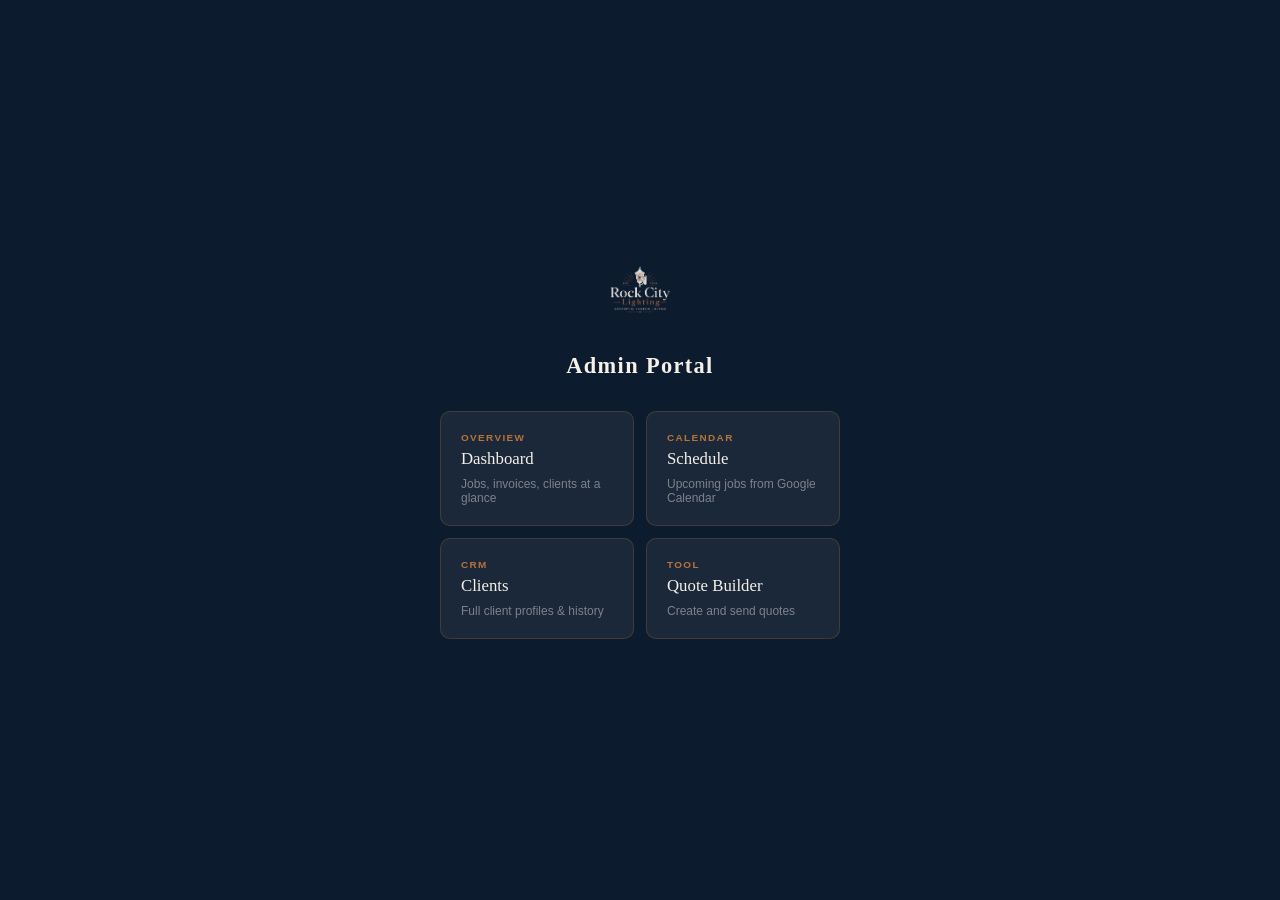
==== admin/index.html @ 44a55b4c "Add /admin index page — front door to all admin tools Dashboard, Schedule, Clients, Quote Builder al" ====
<!DOCTYPE html>
<html lang="en">
<head>
<meta charset="utf-8">
<meta name="viewport" content="width=device-width, initial-scale=1">
<title>Admin — Rock City Lighting</title>
<style>
  :root { --navy: #0d1b2e; --copper: #b87338; --cream: #f5f0e8; }
  * { box-sizing: border-box; margin: 0; padding: 0; }
  body {
    background: var(--navy); font-family: 'Helvetica Neue', Arial, sans-serif;
    min-height: 100vh; display: flex; flex-direction: column;
    align-items: center; justify-content: center; gap: 32px; padding: 40px 20px;
  }
  img { width: 80px; opacity: 0.9; }
  h1 { font-family: Georgia, serif; color: var(--cream); font-size: 1.4rem; letter-spacing: 0.06em; text-align: center; }
  .nav-grid { display: grid; grid-template-columns: 1fr 1fr; gap: 12px; width: 100%; max-width: 400px; }
  .nav-tile {
    background: rgba(255,255,255,0.06); border: 1px solid rgba(184,115,56,0.25);
    border-radius: 10px; padding: 20px; text-decoration: none; color: var(--cream);
    display: flex; flex-direction: column; gap: 6px; transition: all 0.15s;
  }
  .nav-tile:hover { background: rgba(184,115,56,0.15); border-color: var(--copper); }
  .nav-tile-label { font-size: 0.62rem; text-transform: uppercase; letter-spacing: 0.14em; color: var(--copper); font-weight: 700; }
  .nav-tile-title { font-family: Georgia, serif; font-size: 1.05rem; }
  .nav-tile-sub { font-size: 0.75rem; color: rgba(245,240,232,0.45); margin-top: 2px; }
</style>
</head>
<body>
  <img src="/assets/brand/logo-stacked.png" alt="Rock City Lighting" onerror="this.style.display='none'">
  <h1>Admin Portal</h1>
  <div class="nav-grid">
    <a class="nav-tile" href="/admin/dashboard-mockup.html">
      <div class="nav-tile-label">Overview</div>
      <div class="nav-tile-title">Dashboard</div>
      <div class="nav-tile-sub">Jobs, invoices, clients at a glance</div>
    </a>
    <a class="nav-tile" href="/admin/schedule-mockup.html">
      <div class="nav-tile-label">Calendar</div>
      <div class="nav-tile-title">Schedule</div>
      <div class="nav-tile-sub">Upcoming jobs from Google Calendar</div>
    </a>
    <a class="nav-tile" href="/admin/client-mockup.html">
      <div class="nav-tile-label">CRM</div>
      <div class="nav-tile-title">Clients</div>
      <div class="nav-tile-sub">Full client profiles & history</div>
    </a>
    <a class="nav-tile" href="/admin/quote.html">
      <div class="nav-tile-label">Tool</div>
      <div class="nav-tile-title">Quote Builder</div>
      <div class="nav-tile-sub">Create and send quotes</div>
    </a>
  </div>
</body>
</html>
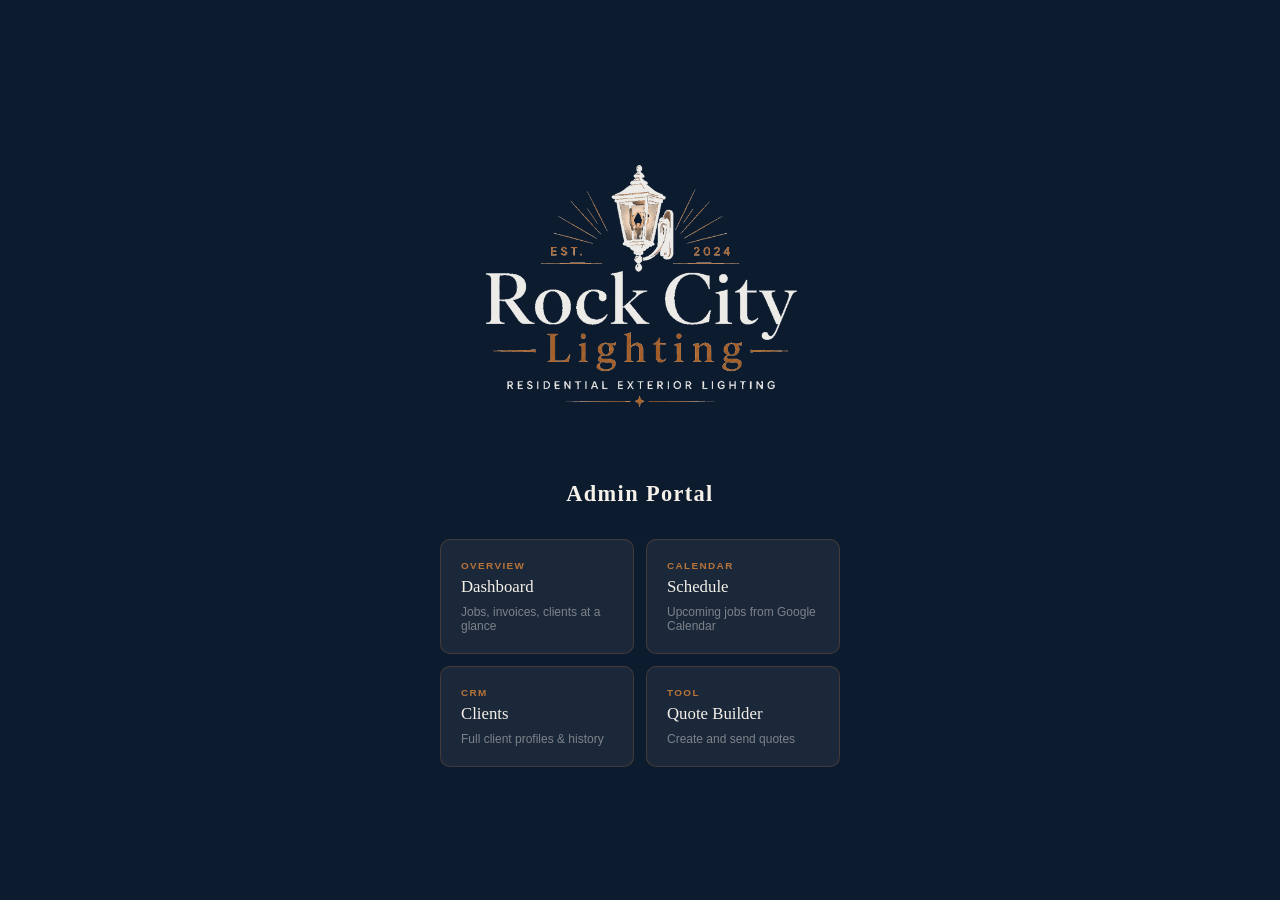
==== commit 29f32b31: "Enlarge admin index logo to 420px (was 80px) Co-Authored-By: Claude Sonnet 4.6 <noreply@anthropic.co" ====
--- a/admin/index.html
+++ b/admin/index.html
@@ -12,7 +12,7 @@
     min-height: 100vh; display: flex; flex-direction: column;
     align-items: center; justify-content: center; gap: 32px; padding: 40px 20px;
   }
-  img { width: 80px; opacity: 0.9; }
+  img { width: 420px; max-width: 85vw; opacity: 0.95; }
   h1 { font-family: Georgia, serif; color: var(--cream); font-size: 1.4rem; letter-spacing: 0.06em; text-align: center; }
   .nav-grid { display: grid; grid-template-columns: 1fr 1fr; gap: 12px; width: 100%; max-width: 400px; }
   .nav-tile {
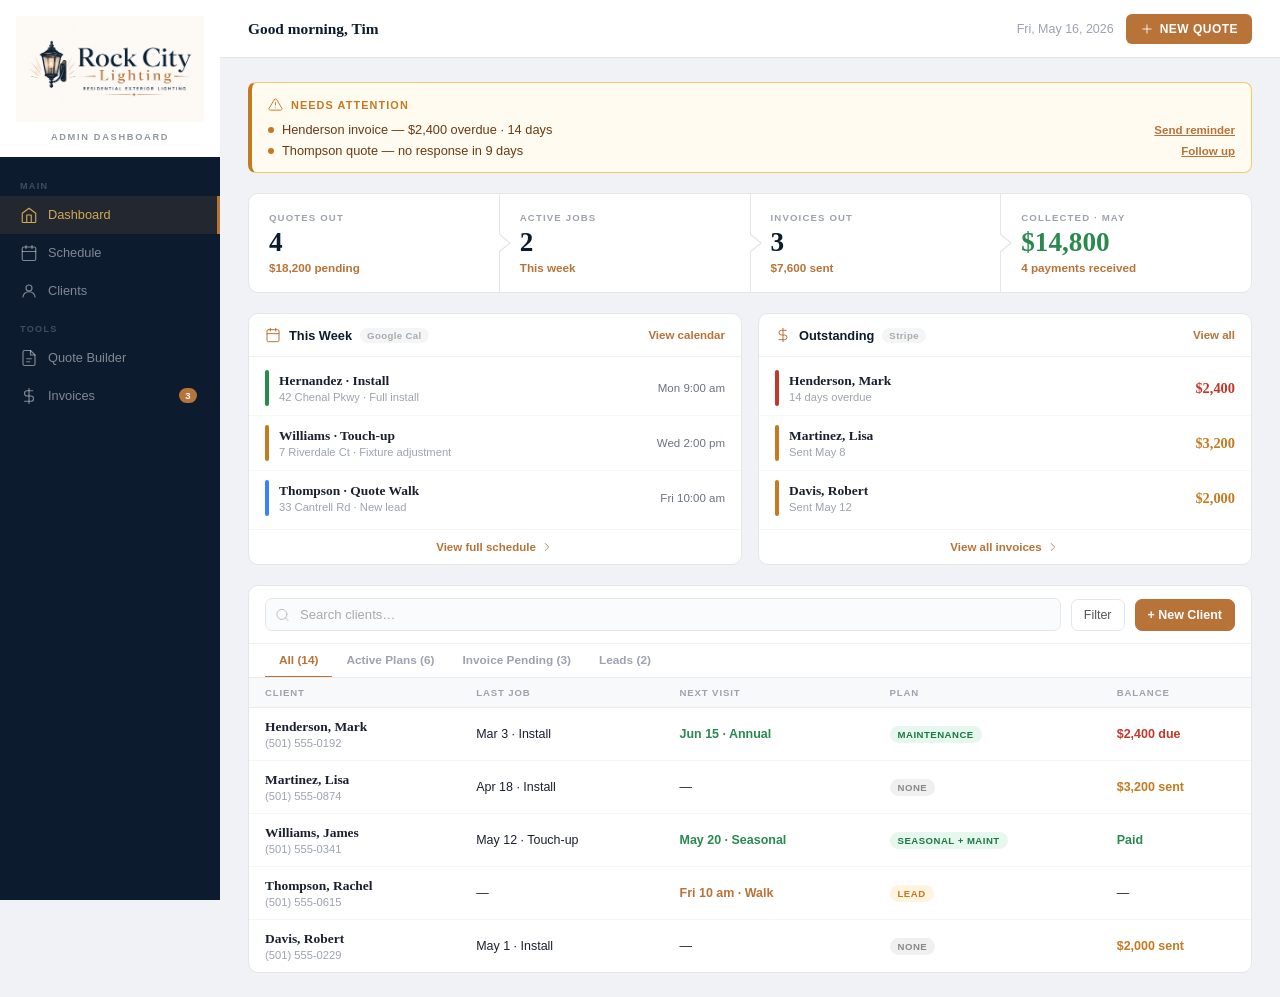
==== commit 6cb15c4d: "Admin sidebar: full horizontal logo, /admin redirects to dashboard - /admin/index.html now instant-r" ====
--- a/admin/index.html
+++ b/admin/index.html
@@ -2,54 +2,8 @@
 <html lang="en">
 <head>
 <meta charset="utf-8">
-<meta name="viewport" content="width=device-width, initial-scale=1">
+<meta http-equiv="refresh" content="0; url=/admin/dashboard-mockup.html">
 <title>Admin — Rock City Lighting</title>
-<style>
-  :root { --navy: #0d1b2e; --copper: #b87338; --cream: #f5f0e8; }
-  * { box-sizing: border-box; margin: 0; padding: 0; }
-  body {
-    background: var(--navy); font-family: 'Helvetica Neue', Arial, sans-serif;
-    min-height: 100vh; display: flex; flex-direction: column;
-    align-items: center; justify-content: center; gap: 32px; padding: 40px 20px;
-  }
-  img { width: 420px; max-width: 85vw; opacity: 0.95; }
-  h1 { font-family: Georgia, serif; color: var(--cream); font-size: 1.4rem; letter-spacing: 0.06em; text-align: center; }
-  .nav-grid { display: grid; grid-template-columns: 1fr 1fr; gap: 12px; width: 100%; max-width: 400px; }
-  .nav-tile {
-    background: rgba(255,255,255,0.06); border: 1px solid rgba(184,115,56,0.25);
-    border-radius: 10px; padding: 20px; text-decoration: none; color: var(--cream);
-    display: flex; flex-direction: column; gap: 6px; transition: all 0.15s;
-  }
-  .nav-tile:hover { background: rgba(184,115,56,0.15); border-color: var(--copper); }
-  .nav-tile-label { font-size: 0.62rem; text-transform: uppercase; letter-spacing: 0.14em; color: var(--copper); font-weight: 700; }
-  .nav-tile-title { font-family: Georgia, serif; font-size: 1.05rem; }
-  .nav-tile-sub { font-size: 0.75rem; color: rgba(245,240,232,0.45); margin-top: 2px; }
-</style>
 </head>
-<body>
-  <img src="/assets/brand/logo-stacked.png" alt="Rock City Lighting" onerror="this.style.display='none'">
-  <h1>Admin Portal</h1>
-  <div class="nav-grid">
-    <a class="nav-tile" href="/admin/dashboard-mockup.html">
-      <div class="nav-tile-label">Overview</div>
-      <div class="nav-tile-title">Dashboard</div>
-      <div class="nav-tile-sub">Jobs, invoices, clients at a glance</div>
-    </a>
-    <a class="nav-tile" href="/admin/schedule-mockup.html">
-      <div class="nav-tile-label">Calendar</div>
-      <div class="nav-tile-title">Schedule</div>
-      <div class="nav-tile-sub">Upcoming jobs from Google Calendar</div>
-    </a>
-    <a class="nav-tile" href="/admin/client-mockup.html">
-      <div class="nav-tile-label">CRM</div>
-      <div class="nav-tile-title">Clients</div>
-      <div class="nav-tile-sub">Full client profiles & history</div>
-    </a>
-    <a class="nav-tile" href="/admin/quote.html">
-      <div class="nav-tile-label">Tool</div>
-      <div class="nav-tile-title">Quote Builder</div>
-      <div class="nav-tile-sub">Create and send quotes</div>
-    </a>
-  </div>
-</body>
+<body></body>
 </html>
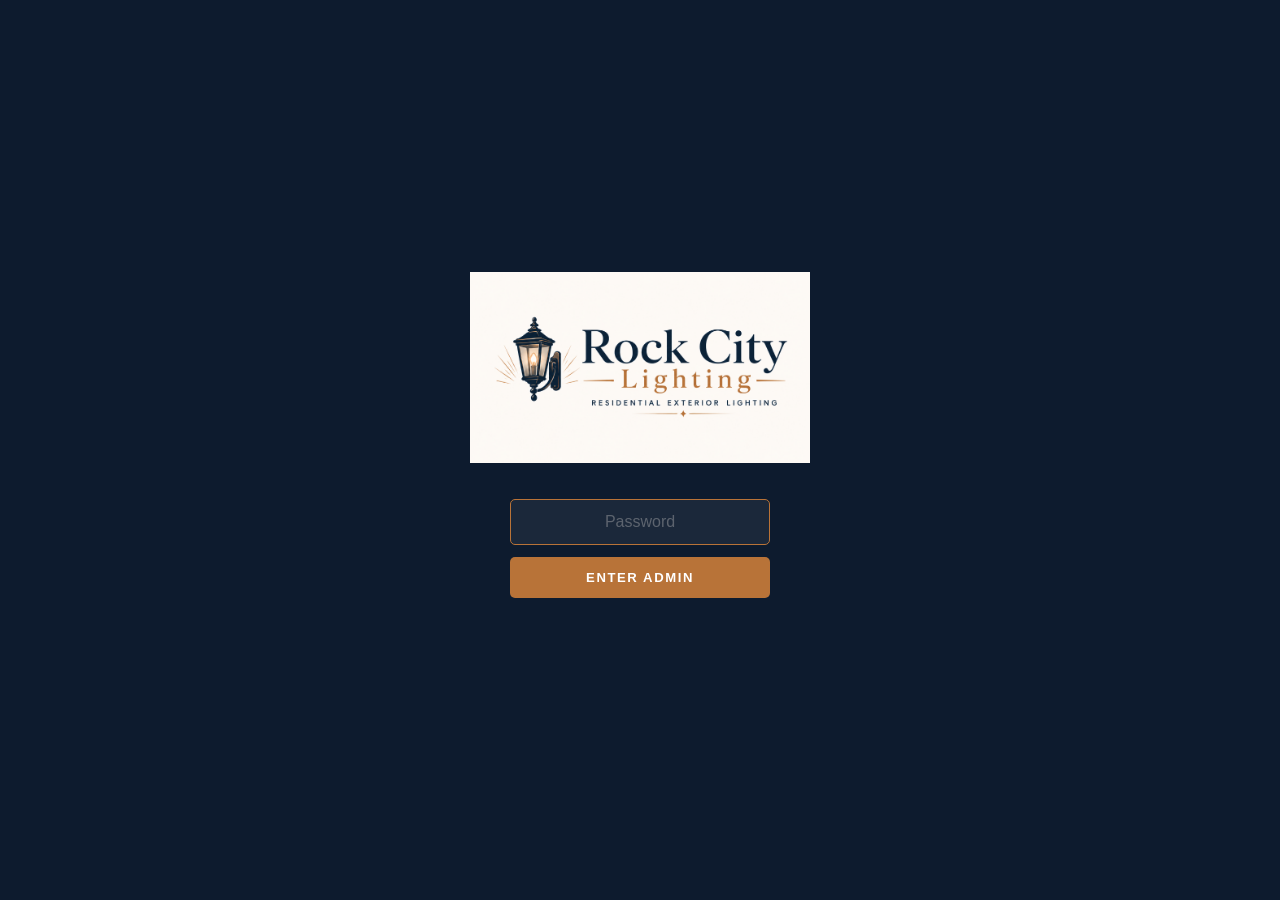
==== commit d2f43a80: "Move password gate: quote builder open, admin portal gated (batman) - quote.html: gate removed entir" ====
--- a/admin/index.html
+++ b/admin/index.html
@@ -2,8 +2,59 @@
 <html lang="en">
 <head>
 <meta charset="utf-8">
-<meta http-equiv="refresh" content="0; url=/admin/dashboard-mockup.html">
+<meta name="viewport" content="width=device-width, initial-scale=1">
 <title>Admin — Rock City Lighting</title>
+<style>
+  :root { --navy: #0d1b2e; --copper: #b87338; --gold: #d4a853; --cream: #f5f0e8; }
+  * { box-sizing: border-box; margin: 0; padding: 0; }
+  body {
+    background: var(--navy); font-family: 'Helvetica Neue', Arial, sans-serif;
+    min-height: 100vh; display: flex; flex-direction: column;
+    align-items: center; justify-content: center; gap: 36px; padding: 40px 20px;
+  }
+  img { width: 340px; max-width: 80vw; }
+  form { display: flex; flex-direction: column; align-items: center; gap: 12px; width: 260px; }
+  input {
+    width: 100%; padding: 13px 18px; border: 1px solid rgba(184,115,56,0.5);
+    background: rgba(255,255,255,0.06); color: var(--cream);
+    border-radius: 5px; font-size: 1rem; text-align: center;
+    letter-spacing: 0.14em; outline: none;
+    font-family: 'Helvetica Neue', Arial, sans-serif;
+  }
+  input::placeholder { color: rgba(245,240,232,0.3); letter-spacing: 0; }
+  input:focus { border-color: var(--copper); }
+  button {
+    width: 100%; padding: 13px; background: var(--copper); color: white;
+    border: none; border-radius: 5px; font-size: 0.82rem; font-weight: 700;
+    letter-spacing: 0.12em; text-transform: uppercase; cursor: pointer;
+    font-family: 'Helvetica Neue', Arial, sans-serif; transition: background 0.15s;
+  }
+  button:hover { background: var(--gold); }
+  .err { color: #e07070; font-size: 0.82rem; min-height: 18px; text-align: center; }
+</style>
 </head>
-<body></body>
+<body>
+  <img src="/assets/brand/logo-horizontal.png" alt="Rock City Lighting">
+  <form onsubmit="login(); return false;">
+    <input type="password" id="pw" placeholder="Password" autofocus />
+    <button type="submit">Enter Admin</button>
+    <div class="err" id="err"></div>
+  </form>
+  <script>
+    // Already logged in? Go straight to dashboard
+    if (sessionStorage.getItem('rcl-admin') === '1') {
+      window.location.replace('/admin/dashboard-mockup.html');
+    }
+    function login() {
+      if (document.getElementById('pw').value === 'batman') {
+        sessionStorage.setItem('rcl-admin', '1');
+        window.location.replace('/admin/dashboard-mockup.html');
+      } else {
+        document.getElementById('err').textContent = 'Incorrect password.';
+        document.getElementById('pw').value = '';
+        document.getElementById('pw').focus();
+      }
+    }
+  </script>
+</body>
 </html>
